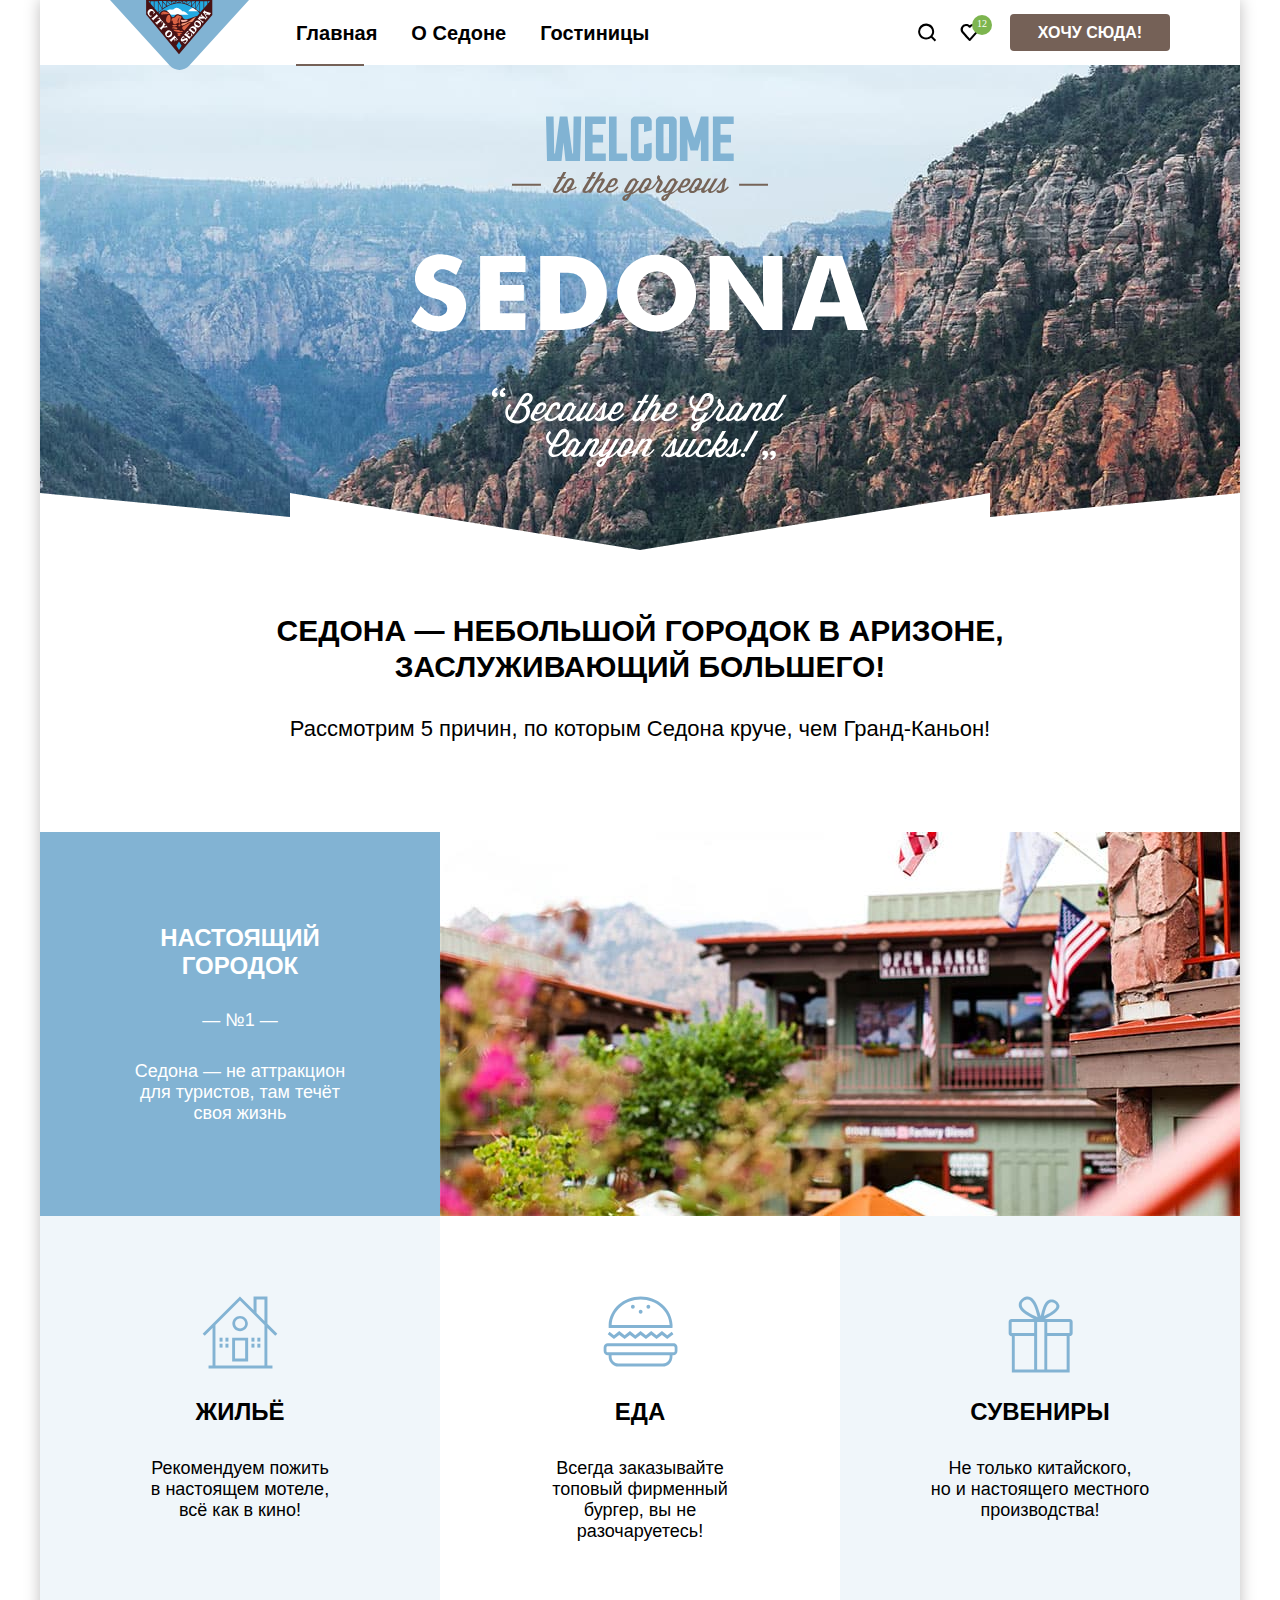
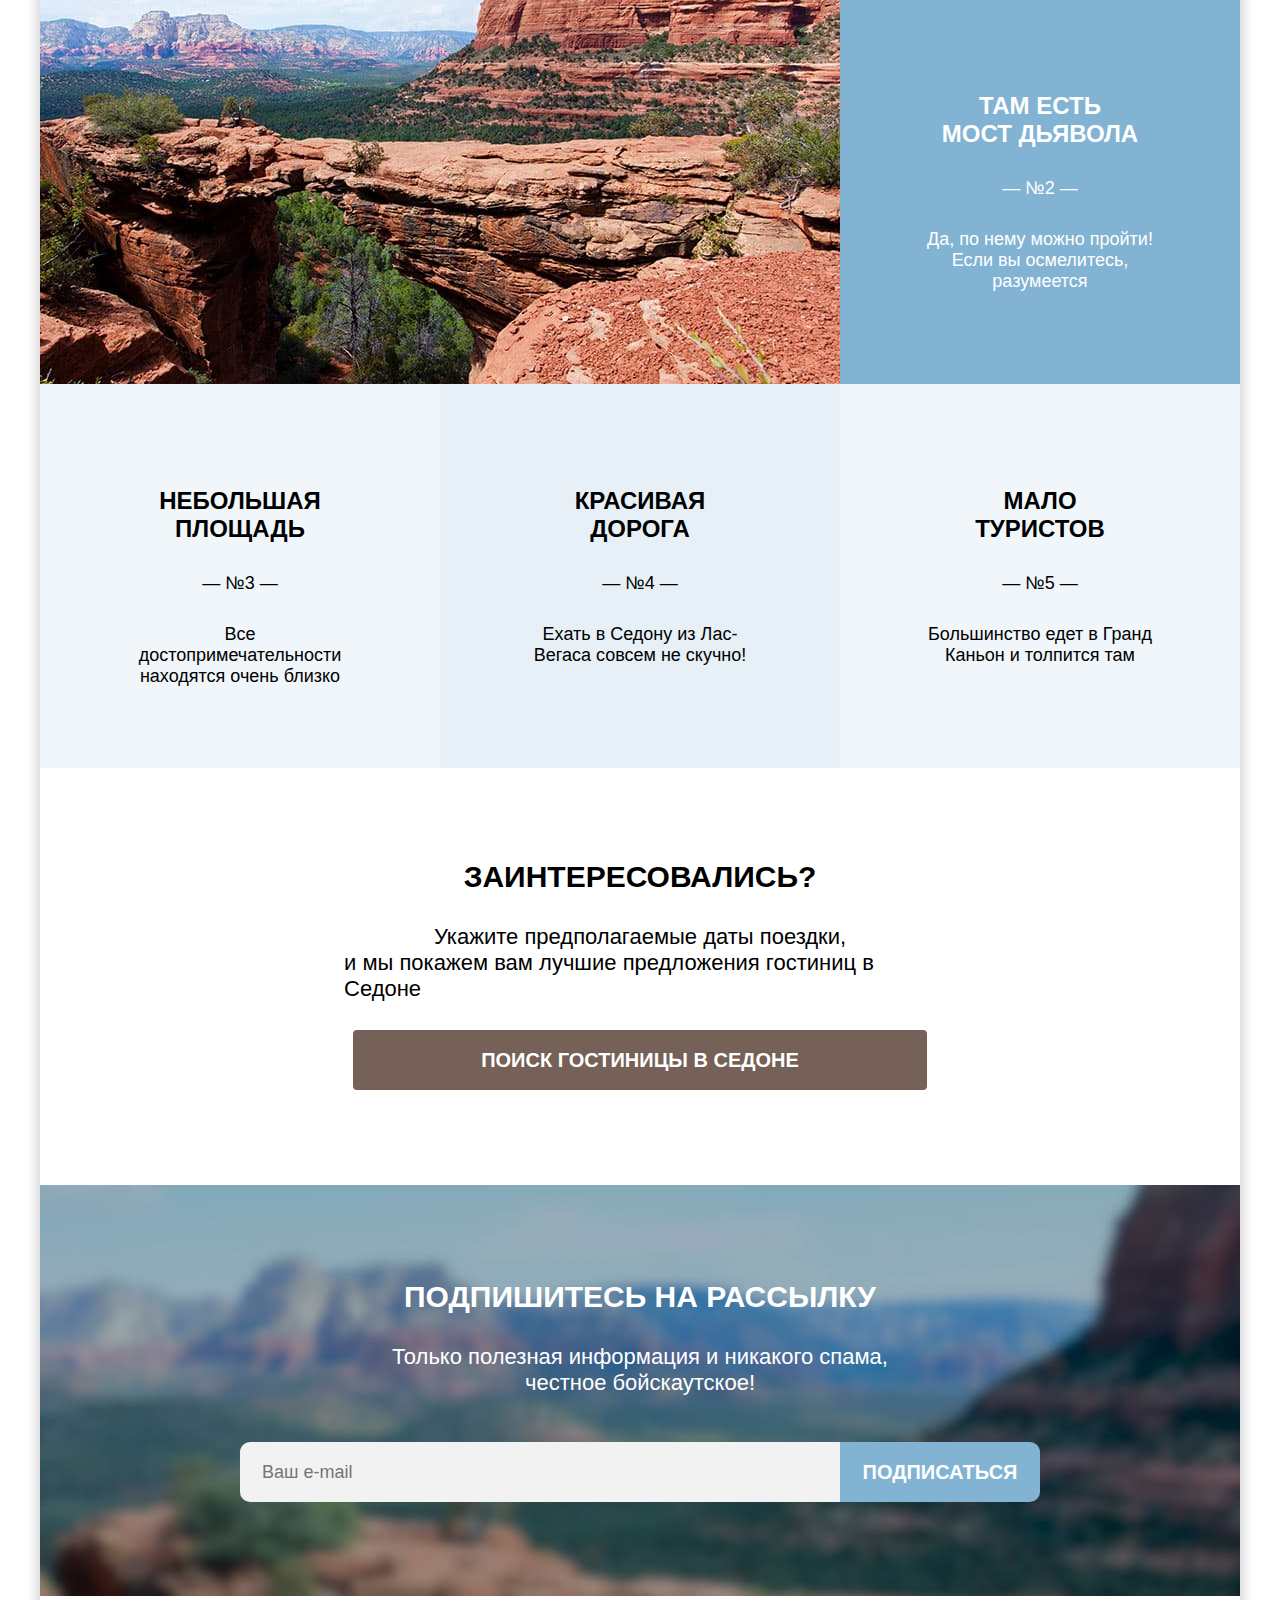
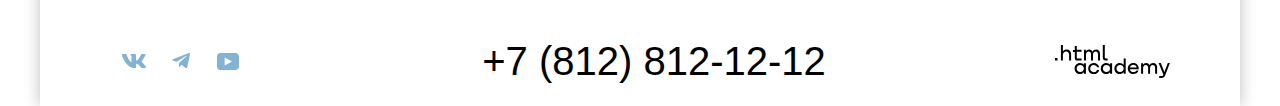
==== index.html @ 2ccf7e9b "Merge pull request #10 from Bobjka/master" ====
<!DOCTYPE html>
<html lang="ru">
  <head>
    <meta charset="utf-8">
    <title>HTML Academy: Седона</title>
    <link rel="stylesheet" href="styles/styles.css">
  </head>
  <body>
  <div class="body-container">
  <header class="page-header">
    <nav class="navigation">
      <img class="icon" src="images/logo.svg" width="139" height="70" alt="Иконка Седона">
      <ul class="navigation-list">
        <li class="navigation-item">
          <a class="navigation-link navigation-link-current" href="about.html">Главная</a>
        </li>
        <li class="navigation-item">
          <a class="navigation-link" href="about.html">О Седоне</a>
        </li>
        <li class="navigation-item">
          <a class="navigation-link" href="catalog.html">Гостиницы</a>
        </li>
      </ul>
      <ul class="navigation-user">
        <li class="navigation-user-item">
          <a class="navigation-user-link" href="#">
            <span class="visually-hidden">Поиск</span>
            <svg class="navigation-icon" aria-hidden="true" focusable="false" width="19" height="19" viewBox="0 0 19 19" fill="none" xmlns="http://www.w3.org/2000/svg"><path d="m18.16 17.05-3.71-3.7c1-1.3 1.7-3 1.7-4.9 0-4.4-3.6-8-8.02-8a8.12 8.12 0 0 0-8.02 8.1c0 4.4 3.6 8 8.02 8 1.8 0 3.51-.6 4.91-1.7l3.71 3.7 1.4-1.5Zm-10.03-2.5c-3.3 0-6.02-2.7-6.02-6a6.03 6.03 0 0 1 12.04 0c0 3.3-2.71 6-6.02 6Z"/></svg>
          </a>
        </li>
        <li class="navigation-user-item">
          <a class="navigation-user-link" href="#">
            <span class="visually-hidden">Избранное</span>
            <svg class="navigation-icon" aria-hidden="true" focusable="false" width="19" height="17" viewBox="0 0 19 17" fill="none" xmlns="http://www.w3.org/2000/svg"><path d="M9.58 17c-.3 0-.6-.1-.8-.4-5.42-6.1-6.72-7.5-7.03-7.9A5.4 5.4 0 0 1 6.16 0c1.31 0 2.51.5 3.52 1.3a5.47 5.47 0 0 1 9.03 4.1c0 1.3-.5 2.5-1.31 3.4l-7.02 7.9c-.2.2-.4.3-.8.3ZM3.56 7.5c.3.4 3.51 4 6.12 6.9l6.21-7c.5-.5.7-1.2.7-2 0-1.8-1.5-3.3-3.3-3.3-1 0-2 .5-2.71 1.3-.3.3-.6.4-.9.4-.3 0-.6-.2-.8-.4a3.7 3.7 0 0 0-2.71-1.3c-1.8 0-3.31 1.5-3.31 3.3-.1.9.3 1.6.7 2.1-.1 0-.1 0 0 0Z"/></svg>
            <div class="thumb">12</div>
          </a>
        </li>
        <li class="navigation-user-item">
          <a class="navigation-button-link" href="#">Хочу сюда!</a>
        </li>
      </ul>
    </nav>
  </header>
  <main class="main-container main-index">
    <div class="page-container">
      <div class="logo-container">
        <img class="logo" src="images/welcome.svg" width="458" height="352" alt="Логотип Седона">
        <div class="logo-container2"></div>
      </div>
    <h1 class="subject">Седона — небольшой городок в Аризоне, <br>заслуживающий большего!</h1>
    <section class="advantages">
    <h2 class="subtitle">Рассмотрим 5 причин, по которым Седона круче, чем Гранд-Каньон!</h2>
      <ul class="advantages-list">
        <li class="advantages-first">
          <div class="advantages-first-block">
            <div class="first-box box">
              <h3 class="advantages-title">Настоящий городок</h3>
              <p class="advantages-description">— №1 —</p>
              <p class="advantages-description">Седона — не аттракцион для туристов, там течёт своя жизнь</p>
            </div>
          </div>
          <img class="picture1" src="images/photo-1.jpg" width="800" height="384" alt="Пейзаж городка Седона">
          <ul class="benefits-list">
            <li class="benefits-first">
              <div class="benefits-first-box box">
                <h4 class="benefits-title">Жильё</h4>
                <p class="benefits-description">Рекомендуем пожить <br>в настоящем мотеле, <br>всё как в кино!</p>
              </div>
            </li>
            <li class="benefits-second">
              <div class="benefits-second-box box">
                <h4 class="benefits-title">Еда</h4>
                <p class="benefits-description">Всегда заказывайте <br>топовый фирменный бургер, вы не разочаруетесь!</p>
              </div>
            </li>
            <li class="benefits-third">
              <div class="benefits-third-box box">
                <h4 class="benefits-title">Сувениры</h4>
                <p class="benefits-description">Не только китайского, <br>но и настоящего местного производства!</p>
              </div>
            </li>
          </ul>
        </li>
        <li class="advantages-second">
          <div class="advantages-second-block">
            <div class="second-box box">
              <h3 class="advantages-title">Там есть <br>мост дьявола</h3>
              <p class="advantages-description">— №2 —</p>
              <p class="advantages-description">Да, по нему можно пройти! Если вы осмелитесь, разумеется</p>
            </div>
          </div>
          <img class="picture2" src="images/photo-2.jpg" width="800" height="384" alt="Мост дьявола">
        </li>
        <li class="advantages-third">
          <div class="third-box box">
            <h3 class="advantages-title">Небольшая <br>площадь</h3>
            <p class="advantages-description">— №3 —</p>
            <p class="advantages-description">Все достопримечательности находятся очень близко</p>
          </div>
        </li>
        <li class="advantages-fourth">
          <div class="fourth-box box">
            <h3 class="advantages-title">Красивая <br>дорога</h3>
            <p class="advantages-description">— №4 —</p>
            <p class="advantages-description">Ехать в Седону из Лас-Вегаса совсем не скучно!</p>
          </div>
        </li>
        <li class="advantages-fifth">
          <div class="fifth-box box">
            <h3 class="advantages-title">Мало <br>туристов</h3>
            <p class="advantages-description">— №5 —</p>
            <p class="advantages-description">Большинство едет в Гранд Каньон и толпится там</p>
          </div>
        </li>
      </ul>
    </section>
    <section class="appointment">
      <h2 class="visually-hidden">Поиск гостиницы в Седоне</h2>
      <p class="appointment-caption">Заинтересовались?</p>
      <p class="appointment-text">Укажите предполагаемые даты поездки, <br><span class="text-left">и мы покажем вам лучшие предложения гостиниц в Седоне</span></p>
      <a class="appointment-link" href="#">Поиск гостиницы в Седоне</a>
    </section>
    <section class="newsletter">
      <h2 class="newsletter-title">Подпишитесь на рассылку</h2>
      <p class="newsletter-text">Только полезная информация и никакого спама, <br>честное бойскаутское!</p>
      <form class="newsletter-form" action="https://echo.htmlacademy.ru/" method="post">
        <input class="field" placeholder="Ваш e-mail" type="email" name="newsletter-email" id="newsletter-email">
        <button class="button newsletter-button" type="submit">Подписаться</button>
      </form>
    </section>
    </div>
  </main>
  <footer class="page-footer">
    <div class="footer-container">
      <ul class="footer-list">
        <li class="footer-item">
          <a class="button footer-social-item" href="https://vk.com/htmlacademy">
            <span class="visually-hidden">Вконтакте</span>
            <svg class="social-icon" aria-hidden="true" focusable="false" width="24" height="14" viewBox="0 0 24 14" fill="none" xmlns="http://www.w3.org/2000/svg"><path fill-rule="evenodd" clip-rule="evenodd" d="M23.45.95c.17-.55 0-.95-.8-.95h-2.62c-.67 0-.98.35-1.14.73 0 0-1.34 3.2-3.23 5.27-.61.6-.89.8-1.22.8-.17 0-.42-.2-.42-.74V.95c0-.66-.18-.95-.74-.95H9.15c-.42 0-.67.3-.67.6 0 .61.95.76 1.05 2.5v3.8c0 .84-.16.99-.5.99-.88 0-3.05-3.21-4.33-6.89-.25-.71-.5-1-1.17-1H.9C.15 0 0 .35 0 .73c0 .68.89 4.07 4.14 8.55C6.32 12.34 9.38 14 12.15 14c1.67 0 1.88-.37 1.88-1v-2.32c0-.73.16-.88.69-.88.38 0 1.05.2 2.61 1.67C19.11 13.22 19.4 14 20.41 14h2.62c.75 0 1.13-.37.91-1.1-.24-.72-1.09-1.77-2.21-3.02-.62-.7-1.54-1.47-1.81-1.86-.4-.49-.28-.7 0-1.14 0 0 3.2-4.43 3.53-5.93Z"/></svg>
          </a>
        </li>
        <li class="footer-item">
          <a class="button footer-social-item" href="https://t.me/htmlacademy">
            <span class="visually-hidden">Телеграм</span>
            <svg class="social-icon" aria-hidden="true" focusable="false" width="18" height="16" viewBox="0 0 18 16" fill="none" xmlns="http://www.w3.org/2000/svg"><path d="M16.79.1.84 6.25c-1.09.43-1.08 1.04-.2 1.31l4.1 1.28 9.47-5.98c.44-.27.85-.12.52.18L7.05 9.96l-.28 4.22c.41 0 .6-.19.83-.41l1.99-1.93 4.13 3.05c.77.42 1.31.2 1.5-.7l2.72-12.8c.28-1.12-.43-1.62-1.16-1.3Z"/></svg>
          </a>
        </li>
        <li class="footer-item">
          <a class="button footer-social-item" href="https://www.youtube.com/user/htmlacademyru">
            <span class="visually-hidden">Youtube</span>
            <svg class="social-icon" aria-hidden="true" focusable="false" width="22" height="17" viewBox="0 0 22 17" fill="none" xmlns="http://www.w3.org/2000/svg"><path d="M18.6 0H3.18C1.31 0 0 1.6 0 3.4v10.1C0 15.4 1.31 17 3.17 17h15.66c1.64 0 3.17-1.6 3.17-3.4V3.4C21.78 1.6 20.47 0 18.6 0ZM7.67 12.54V4.46L15 8.5l-7.33 4.04Z"/></svg>
          </a>
        </li>
      </ul>
      <p class="footer-contacts">
        <a class="contacts-phone" href="tel.+7(812)812-12-12">+7 (812) 812-12-12</a>
      </p>
      <p class="footer-htmlacademy">
        <a class="htmlacademy-link" href="https://htmlacademy.ru/">
          <svg class="htmlacademy-icon" aria-hidden="true" focusable="false" width="115" height="33" viewBox="0 0 115 33" fill="none" xmlns="http://www.w3.org/2000/svg"><path d="M0 12.9v2.6h2.5v-2.6H0ZM11.6 4.5c-1.6 0-2.8.7-3.6 1.7h-.1V0h-2v15.5h2v-5.3c0-2.1 1.3-3.6 3.3-3.6 1.8 0 2.9 1.4 2.9 3.2v5.7h2V9.4c.1-3-1.8-4.9-4.5-4.9ZM26.6 4.8h-4.8V1.1h-2v3.8h-1.9v2h1.9v6c0 1.7 1 2.7 2.7 2.7h4.1v-2h-3.7c-.7 0-1.1-.4-1.1-1.1V6.8h4.8v-2ZM41.1 4.6c-1.6 0-2.9.8-3.5 2.1h-.1c-.6-1.2-1.8-2.1-3.4-2.1-1.4 0-2.5.8-3.1 1.8h-.1V4.8H29v10.6h2V10c0-2 1-3.5 2.6-3.5 1.5 0 2.4 1 2.4 2.6v6.3h2V9.8c0-2.4 1.4-3.3 2.6-3.3 1.5 0 2.4 1 2.4 2.6v6.3h2V8.9c.1-2.5-1.4-4.3-3.9-4.3ZM47.8 12.7c0 1.7 1 2.7 2.8 2.7h2v-2h-1.7c-.7 0-1.1-.4-1.1-1.1V0h-2v12.7ZM28.9 19.7c-.9-1.1-2.2-1.8-3.9-1.8-3.1 0-5.4 2.3-5.4 5.6s2.3 5.6 5.4 5.6c1.8 0 3-.8 3.8-1.9h.1v1.6h2V18.2h-2v1.5Zm-3.6 7.4c-2.2 0-3.6-1.6-3.6-3.6s1.4-3.6 3.6-3.6 3.6 1.6 3.6 3.6c0 1.9-1.4 3.6-3.6 3.6ZM44.2 22c-.5-2.4-2.6-4.1-5.4-4.1a5.4 5.4 0 0 0-5.6 5.6c0 3.1 2.2 5.6 5.6 5.6 2.8 0 4.9-1.8 5.4-4.2h-2.1a3.4 3.4 0 0 1-3.3 2.3c-2.2 0-3.6-1.6-3.6-3.6s1.4-3.6 3.6-3.6c1.6 0 2.8 1 3.3 2.2h2.1V22ZM55.1 19.7c-.9-1.1-2.2-1.8-3.9-1.8-3.1 0-5.4 2.3-5.4 5.6s2.3 5.6 5.4 5.6c1.8 0 3-.8 3.8-1.9h.1v1.6h2V18.2h-2v1.5Zm-3.6 7.4c-2.2 0-3.6-1.6-3.6-3.6s1.4-3.6 3.6-3.6 3.6 1.6 3.6 3.6c0 1.9-1.5 3.6-3.6 3.6ZM68.7 19.8c-.9-1.1-2.2-1.9-3.9-1.9-3.1 0-5.4 2.3-5.4 5.6s2.2 5.6 5.4 5.6c1.7 0 3-.8 3.8-1.8h.1v1.5h2V13.4h-2v6.4Zm-3.6 7.3c-2.2 0-3.6-1.6-3.6-3.6s1.4-3.6 3.6-3.6 3.6 1.6 3.6 3.6c-.1 2-1.5 3.6-3.6 3.6ZM78.3 17.9c-3.3 0-5.5 2.5-5.5 5.6 0 3 2.1 5.6 5.5 5.6 2.5 0 4.5-1.3 5.2-3.6h-2.1c-.5 1-1.6 1.6-3 1.6-1.9 0-3.3-1.3-3.4-2.9h8.8c.2-3.6-2-6.3-5.5-6.3Zm0 1.9c1.7 0 3 1 3.3 2.6h-6.5c.3-1.5 1.5-2.6 3.2-2.6ZM98.2 17.9c-1.6 0-2.9.8-3.6 2h-.1c-.6-1.2-1.8-2-3.4-2-1.4 0-2.5.7-3.1 1.8v-1.5h-1.9v10.6h2v-5.4c0-2 1-3.4 2.6-3.5 1.5 0 2.4 1 2.4 2.6v6.3h2v-5.6c0-2.4 1.4-3.3 2.6-3.3 1.5 0 2.4 1 2.4 2.6v6.3h2v-6.5c.1-2.6-1.4-4.4-3.9-4.4ZM109.4 27l-3.6-8.9h-2.2l4.8 11.6c-.3.9-.7 1.2-1.7 1.2h-2.5v2h2.5c1.8 0 2.8-.8 3.5-2.6l4.7-12.2h-2.1l-3.4 8.9Z"/></svg>
        </a>
      </p>
    </div>
  </footer>
  </div>
  </body>
</html>
---- styles/styles.css ----
@font-face {
    font-family: "PT Sans";
    font-style: normal;
    font-weight: 400;
    src: url("../fonts/ptsans-400.woff2") format("woff2");
    font-display: swap;
  }

  @font-face {
    font-family: "PT Sans";
    font-style: normal;
    font-weight: 700;
    src: url("../fonts/ptsans-700.woff2") format("woff2");
    font-display: swap;
  }

  html {
    height: 100%;
  }

  body {
    display: flex;
    flex-direction: column;
    min-height: 100%;
    font-family: "PT Sans", sans-serif;
    font-size: 20px;
    line-height: 26px;
    background-color: #ffffff;
    color: #000000;
    margin: 0;
  }

.body-container {
  margin: 0 auto;
  width: 1200px;
  box-shadow: 0 0 15px 0 #bfbebe;

}

 .navigation {
  display: flex;
  width: 1200px;
  height: 65px;
  margin: 0 auto;
 }

 .navigation-list {
  display: flex;
  flex-wrap: wrap;
  width: 490px;
  margin: 0;
  margin-left: 239px;
  padding: 0;
 }

 .icon {
  margin-left: 70px;
  position: absolute;
 }

 .navigation-item {
  position: relative;
  font-weight: 700;
  list-style-type: none;
  align-items: center;
  margin: 0;
  padding: 0;
}

.navigation-link {
  display: block;
  padding: 20px 17px;
  text-decoration: none;
  color: #000000;
}

.navigation-link:hover, .navigation-link:focus {
  background-color: rgba(131, 179, 211, 0.12);
}

.navigation-link-current::before {
  position: absolute;
  content: "";
  width: 68px;
  height: 2px;
  bottom: 0;
  background-color: #756157;
  box-sizing: border-box;
}

.navigation-user {
  display: flex;
  font-weight: 700;
  color: #000000;
  list-style-type: none;
  width: 264px;
  margin: 0;
  padding: 0;
  margin-left: auto;
  margin-right: 70px;
  align-items: center;
}

.navigation-user-link {
  position: relative;
  display: block;
  text-decoration: none;
  width: 42px;
  height: 66px;
}

.thumb {
  width: 20px;
  height: 20px;
  background-color: #7DB54F;
  border-radius: 50%;
  font-family: 'PT Sans';
  font-style: normal;
  font-weight: 400;
  font-size: 10px;
  line-height: 13px;
  text-align: center;
  color: #ffffff;
  position: absolute;
  top: 15px;
  left: 24px;
  box-sizing: border-box;
  padding-top: 2.5px;
}

.navigation-icon {
  position: absolute;
  top: 0;
  right: 0;
  bottom: 0;
  left: 0;
  margin: auto;
  fill:#000000;
}

.navigation-icon:hover, .navigation-icon:focus {
  fill:#756157;
}

.navigation-icon:active {
  fill:rgba(117, 97, 87, 0.3);
}

.navigation-button-link {
  display: inline-block;
  padding: 9px 15px 8px;
  background-color: #756157;
  border-radius: 4px;
  font-weight: 700;
  font-size: 16px;
  line-height: 20px;
  text-transform: uppercase;
  text-decoration: none;
  color: #ffffff;
  width: 130px;
  text-align: center;
  margin-left: 20px;
}

.navigation-button-link:hover, .navigation-button-link:focus {
  background-color: #615048;
}

.navigation-button-link:active {
  background-color: #756157;
  color: rgba(255, 255, 255, 0.3);
}

.logo {
  padding-top: 51px;
}

.main-container {
  flex-grow: 1;
}

.page-container {
  width: 1200px;
  margin: 0 auto;
}

.logo-container {
  background-image: url(../images/index-background.jpg);
  background-repeat: no-repeat;
  height: 485px;
}

.logo-container2 {
  background: url(../images/background-down.png) 1200px 57px;
  height: 57px;
  margin-top: 25px;
}

.logo {
  display: block;
  margin: 0 auto;
}

.subject {
  font-weight: 700;
  font-size: 30px;
  line-height: 36px;
  text-transform: uppercase;
  text-align: center;
  margin: 0;
  margin-top: 63px;
}

.subtitle {
  font-weight: 400;
  font-size: 22px;
  line-height: 26px;
  text-align: center;
  text-transform: none;
  margin: 0;
  margin-top: 31px;
}


.advantages-list {
  font-weight: 400;
  font-size: 18px;
  line-height: 21px;
  text-align: center;
  list-style-type: none;
  display: flex;
  width: 1200px;
  margin: 0;
  margin-top: 90px;
  padding: 0;
  flex-wrap: wrap;
}

.advantages-title {
  margin: 0;
  margin-top: 92px;
  font-weight: 700;
  font-size: 24px;
  line-height: 28px;
  text-transform: uppercase;
}

.advantages-description {
  margin: 0;
  margin-top: 30px;
}

.advantages-first {
  width: 1200px;
  display: flex;
  flex-wrap: wrap;
  height: 768px;
}

.advantages-first-block {
  width: 400px;
  height: 384px;
  background-color: #82B3D3;
  color: #ffffff;
}

.box {
  margin: auto;
  width: 230px;
}

.advantages-second {
  width: 1200px;
  height: 384px;
  display: flex;
  flex-direction: row-reverse;
}

.advantages-second-block {
  width: 400px;
  background-color: #82B3D3;
  color: #ffffff;
}

.advantages-third {
  width: 400px;
  height: 384px;
  background-color: rgba(131, 179, 211, 0.12);
}

.third-box {
  margin-top: 103px;
}

.advantages-fourth {
  width: 400px;
  height: 384px;
  background-color: rgba(131, 179, 211, 0.2);
}

.fourth-box {
  margin-top: 103px;
}

.advantages-fifth {
  width: 400px;
  height: 384px;
  background-color: rgba(131, 179, 211, 0.12);
}

.fifth-box {
  margin-top: 103px;
}

.benefits-list {
  font-weight: 400;
  font-size: 18px;
  line-height: 21px;
  text-align: center;
  list-style-type: none;
  display: flex;
  width: 1200px;
  margin: 0;
  padding: 0;
  flex-wrap: wrap;
}

.benefits-title {
  font-weight: 700;
  font-size: 24px;
  line-height: 28px;
  text-transform: uppercase;
}

.benefits-first {
  background-color:rgba(131, 179, 211, 0.12);
  background-image: url("../images/house.svg");
  background-repeat: no-repeat;
  background-position-y: 80px;
  background-position-x: center;
  width: 400px;
  height: 384px;
}

.benefits-first-box {
  margin-top: 182px;
}

.benefits-second {
  background-image: url("../images/food.svg");
  background-repeat: no-repeat;
  background-position: center;
  background-position-y: 80px;
  background-position-x: center;
  width: 400px;
  height: 384px;
}

.benefits-second-box {
  margin-top: 182px;
}

.benefits-third {
  background-image: url("../images/box.svg");
  background-repeat: no-repeat;
  background-position: center;
  background-color: rgba(131, 179, 211, 0.12);
  background-position-y: 80px;
  background-position-x: center;
  width: 400px;
  height: 384px;
}

.benefits-third-box {
  margin-top: 182px;
}

.appointment {
  width: 1200px;
  height: 417px;
  text-align: center;
}

.appointment-caption {
  margin: 0;
  padding-top: 91px;
  font-weight: 700;
  font-size: 30px;
  line-height: 36px;
  text-transform: uppercase;
}

.appointment-text {
  margin: 0 auto;
  margin-top: 29px;
  font-weight: 400;
  font-size: 22px;
  line-height: 26px;
  width: 592px;
  height: 52px;
  text-align: center;
}

.text-left {
  display: inline-block;
  width: 592px;
  text-align: left;
}

.appointment-link {
  display: block;
  font-weight: 700;
  line-height: 36px;
  text-transform: uppercase;
  width: 544px;
  height: 36px;
  background-color: #756157;
  color: #ffffff;
  text-decoration: none;
  padding: 15px;
  padding-top: 12px;
  padding-bottom: 12px;
  border-radius: 4px;
  margin: auto;
  margin-top: 54px;
}

.appointment-link:hover, .appointment-link:focus {
  background-color: #615048;
}

.appointment-link:active {
  background-color: #756157;
  color: rgba(255, 255, 255, 0.3);
}

.newsletter {
  color: #ffffff;
  width: 1200px;
  height: 411px;
  text-align: center;
  background-image: url(../images/background.jpg);
}

.newsletter-title {
  font-weight: 700;
  font-size: 30px;
  line-height: 36px;
  text-transform: uppercase;
  margin: 0;
  padding-top: 94px;
}

.newsletter-text {
  font-weight: 400;
  font-size: 22px;
  line-height: 26px;
  margin: 0;
  margin-top: 29px;
}

.newsletter-form {
  border-radius: 0 10px 10px 0;
  display: flex;
  width: 800px;
  margin: auto;
  margin-top: 46px;
}

.field {
  width: 578px;
  font-weight: 400;
  font-size: 18px;
  line-height: 21px;
  border-radius: 10px 0 0 10px;
  border: none;
  background-color: #F2F2F2;
  padding: 0;
  padding-left: 22px;
  font-family: "PT Sans", sans-serif;
}

.newsletter-button {
  font-weight: 700;
  font-size: 20px;
  line-height: 36px;
  background: #82B3D3;
  color: #ffffff;
  border-radius: 0 10px 10px 0;
  border: none;
  text-transform: uppercase;
  width: 200px;
  height: 60px;
  padding: 0;
  text-align: center;
  font-family: "PT Sans", sans-serif;
}

.newsletter-button:hover, .newsletter-button:focus {
  background-color:#68A2CA;
  cursor: pointer;
}

.newsletter-button:active {
  color: rgba(255, 255, 255, 0.3);
  background-color: #82B3D3;
}

.page-footer {
  width: 1200px;
  height: 70px;
  margin: 0 auto;
}

.footer-container {
  width: 1060px;
  height: 50px;
  display: grid;
  grid-template-columns: 184px 720px 156px;
  margin: 0 auto;
  align-items: center;
  margin-top: 40px;
}

.footer-list {
  display: flex;
  margin: 0;
  padding: 0;
  min-width: 142px;
  flex-wrap: wrap;
}

.footer-item {
  list-style-type: none;
}

.footer-social-item {
  position: relative;
  display: block;
  text-decoration: none;
  color: #000000;
  width: 47px;
  height: 40px;
}

.social-icon {
  position: absolute;
  top: 0;
  right: 0;
  bottom: 0;
  left: 0;
  margin: auto;
  fill: #83B3D3;
}

.social-icon:hover, .social-icon:focus {
  fill: #68A2CA;
}

.social-icon:active {
  fill: rgba(104, 162, 202, 0.3);
}

.footer-contacts {
  margin: 0 auto;
}

.contacts-phone {
  font-weight: 400;
  font-size: 40px;
  color: #000000;
  text-decoration: none;
  width: 331px;
  line-height: 40px;
}

.contacts-phone:hover, .contacts-phone:focus {
  color: #756157;
}

.contacts-phone:active {
  color: rgba(117, 97, 87, 0.3);
}

.footer-htmlacademy {
  margin: 0;
  margin-left: auto;
  width: 115px;
}

.htmlacademy-link {
  display: block;
  position: relative;
  width: 115px;
  height: 34px;
}

.htmlacademy-icon {
  position: absolute;
  top: 0;
  right: 0;
  bottom: 0;
  left: 0;
  margin: auto;
  fill: #000000;
}

.htmlacademy-icon:hover, .htmlacademy-icon:focus {
  fill: #756157;
}

.htmlacademy-icon:active {
  fill:rgba(117, 97, 87, 0.3);
}

.visually-hidden {
  position: absolute;
  width: 1px;
  height: 1px;
  margin: -1px;
  padding: 0;
  border: 0;
  clip: rect(0 0 0 0);
  overflow: hidden;
}
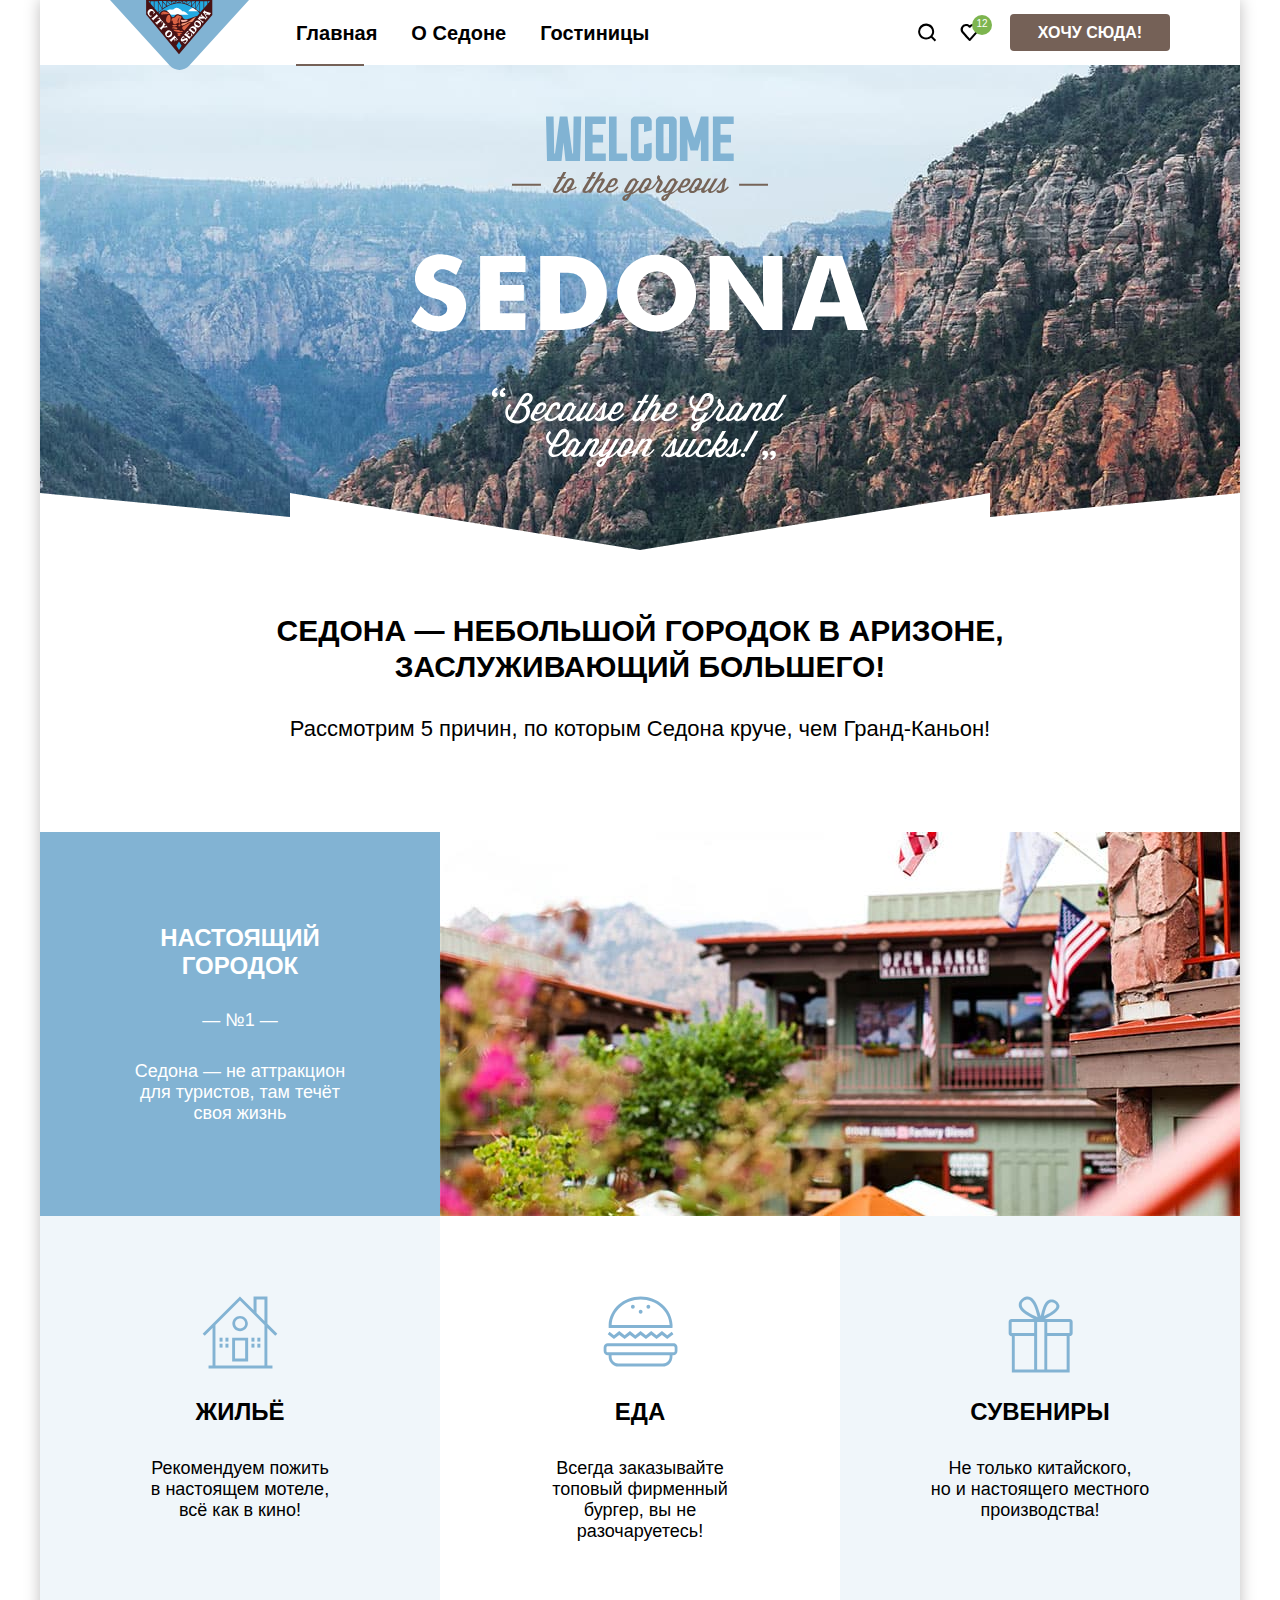
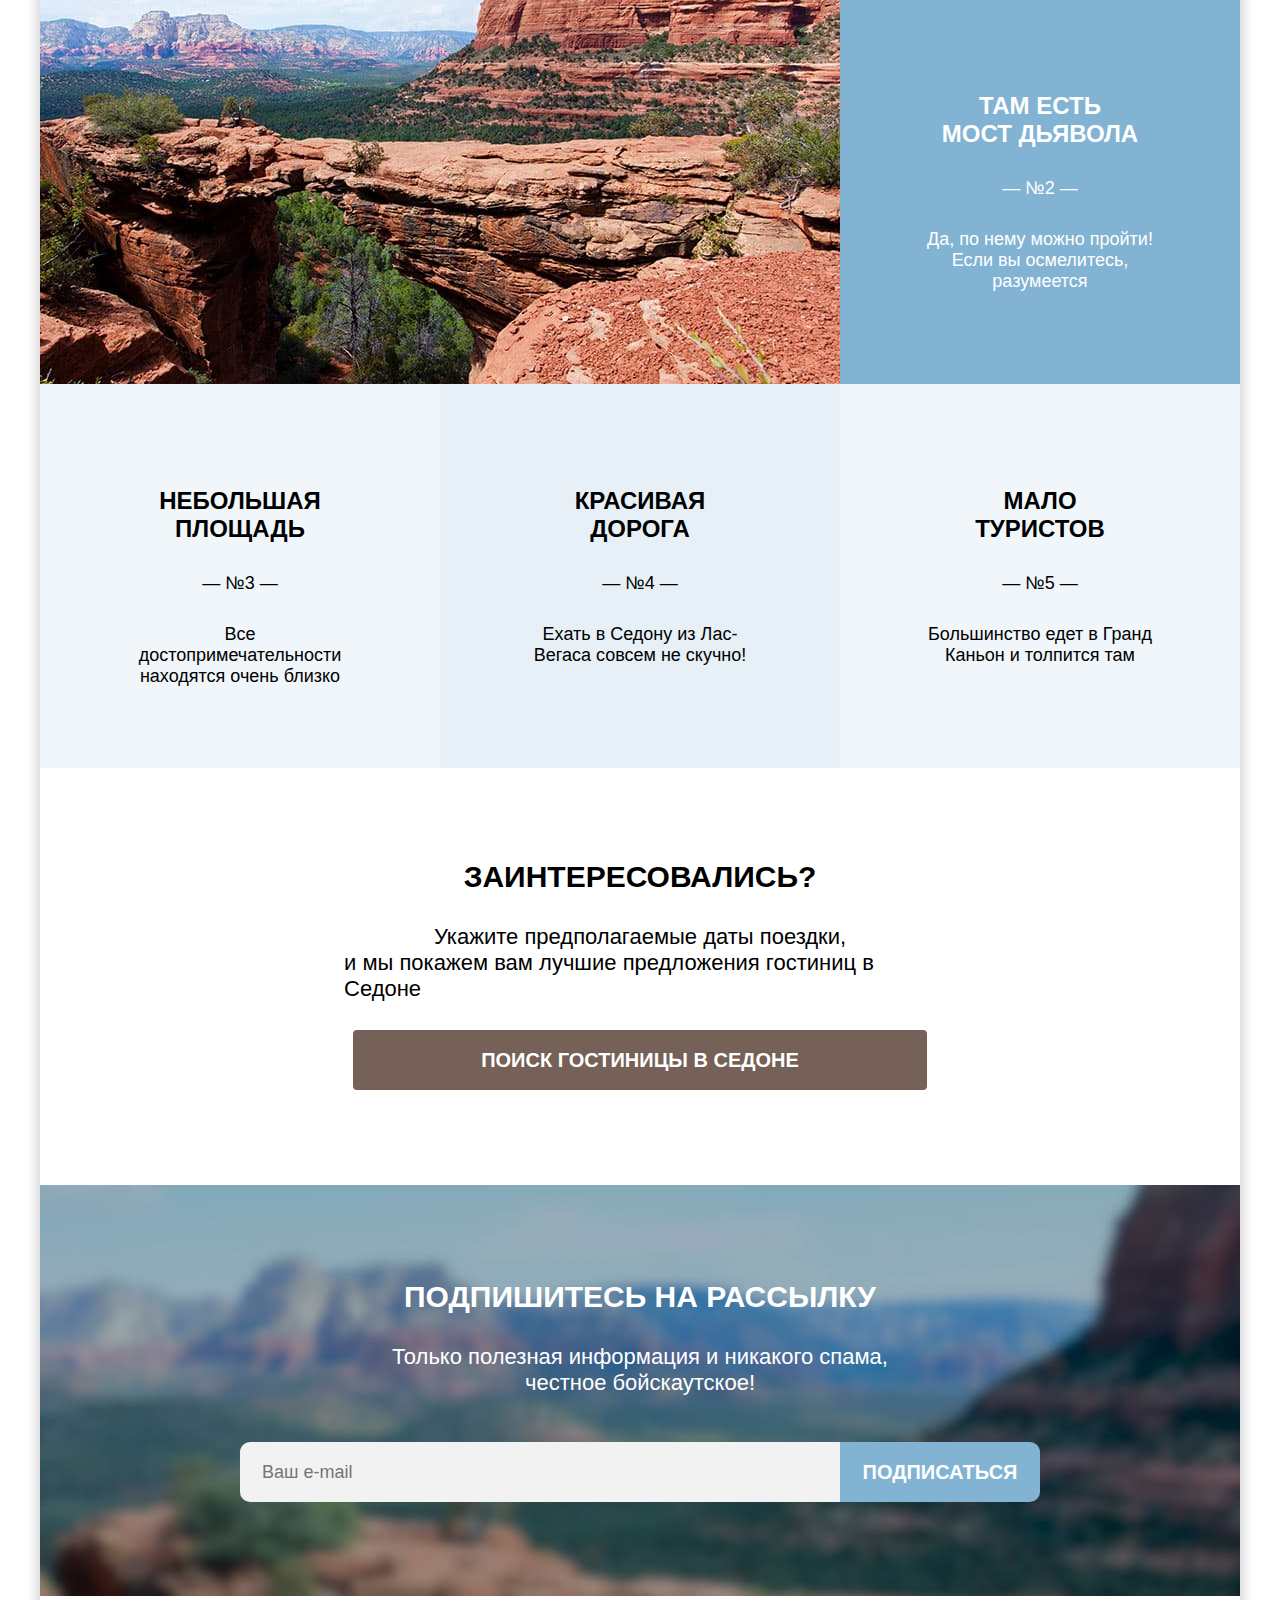
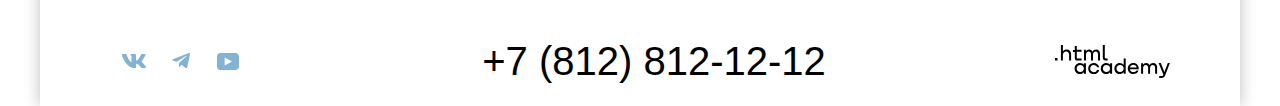
==== commit 65619066: "Добавил фавиконку" ====
--- a/index.html
+++ b/index.html
@@ -4,6 +4,8 @@
     <meta charset="utf-8">
     <title>HTML Academy: Седона</title>
     <link rel="stylesheet" href="styles/styles.css">
+    <link rel="icon" href="favicon.ico">
+    <link rel="icon" type="image/png" sizes="32x32" href="../2075847-sedona-34/images/favicon.png">
   </head>
   <body>
   <div class="body-container">
--- a/styles/styles.css
+++ b/styles/styles.css
@@ -114,7 +114,7 @@
   height: 20px;
   background-color: #7DB54F;
   border-radius: 50%;
-  font-family: 'PT Sans';
+  font-family: 'PT Sans', sans-serif;
   font-style: normal;
   font-weight: 400;
   font-size: 10px;
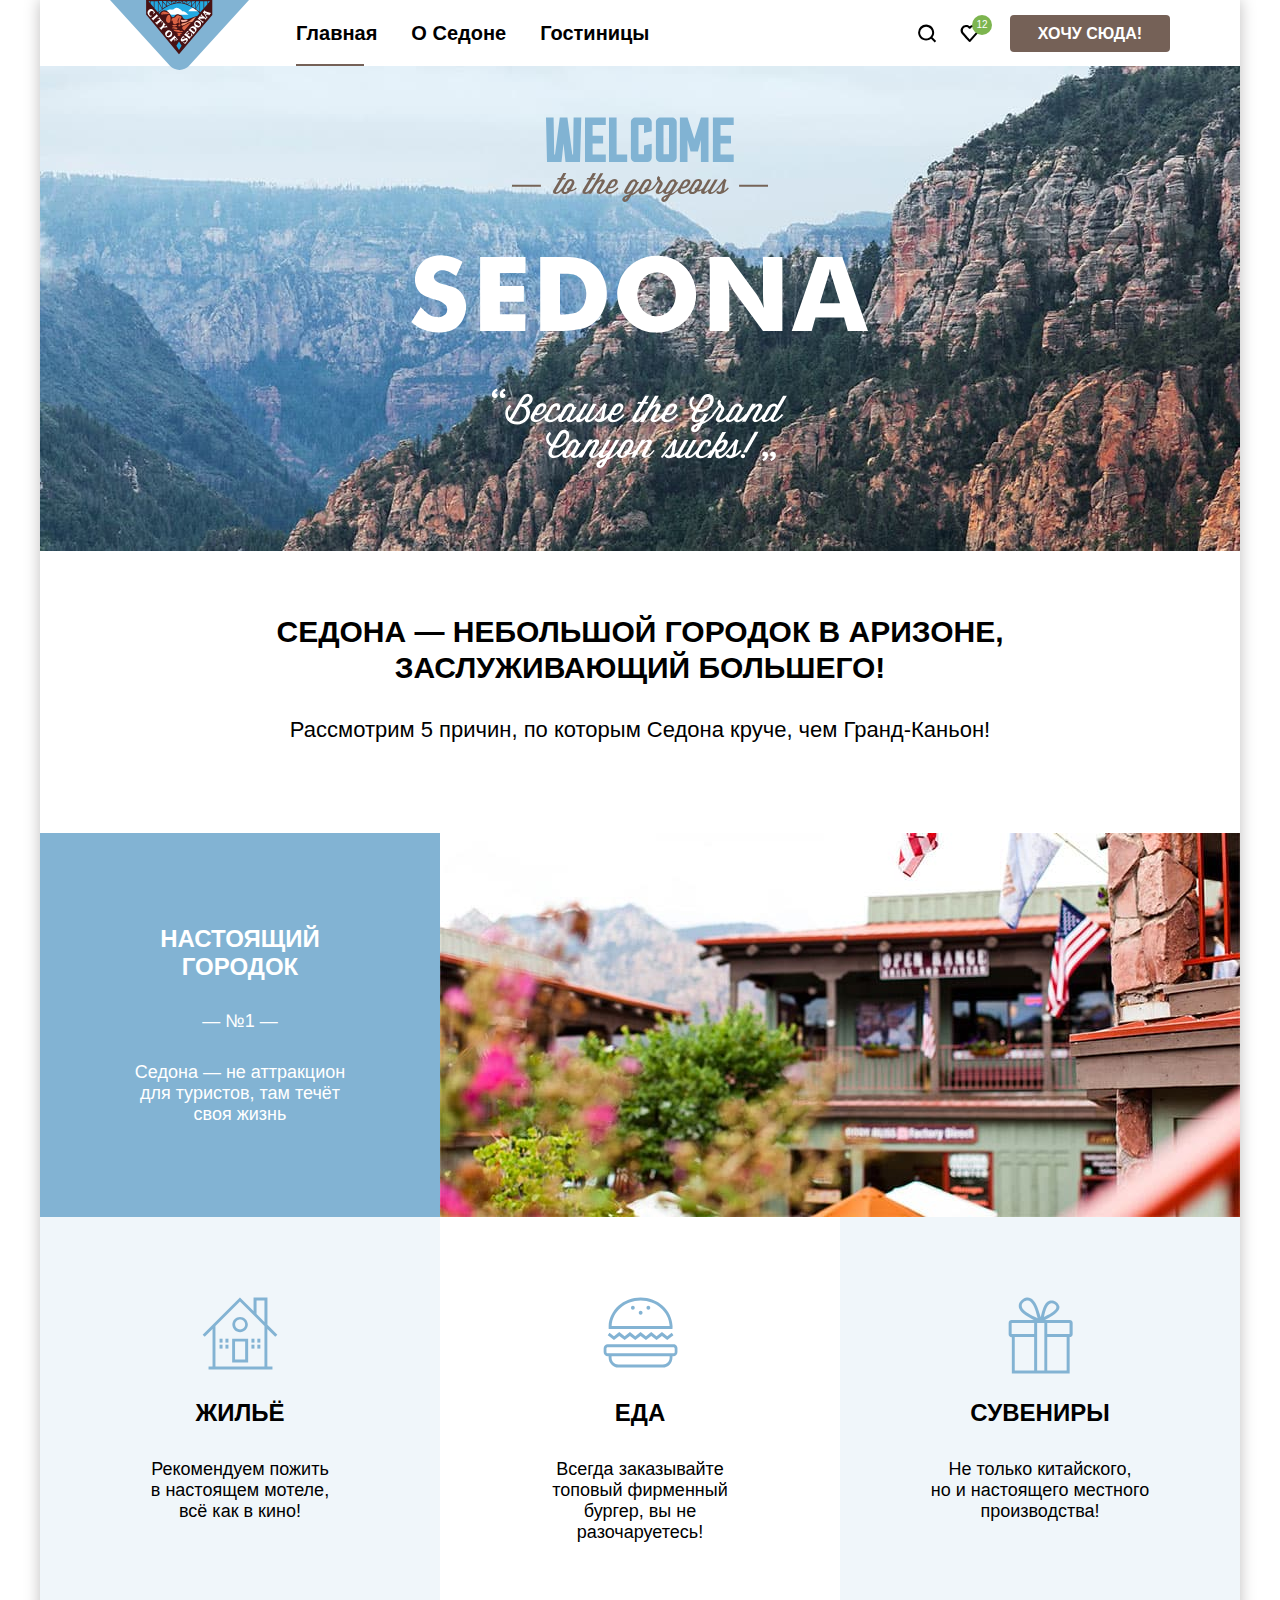
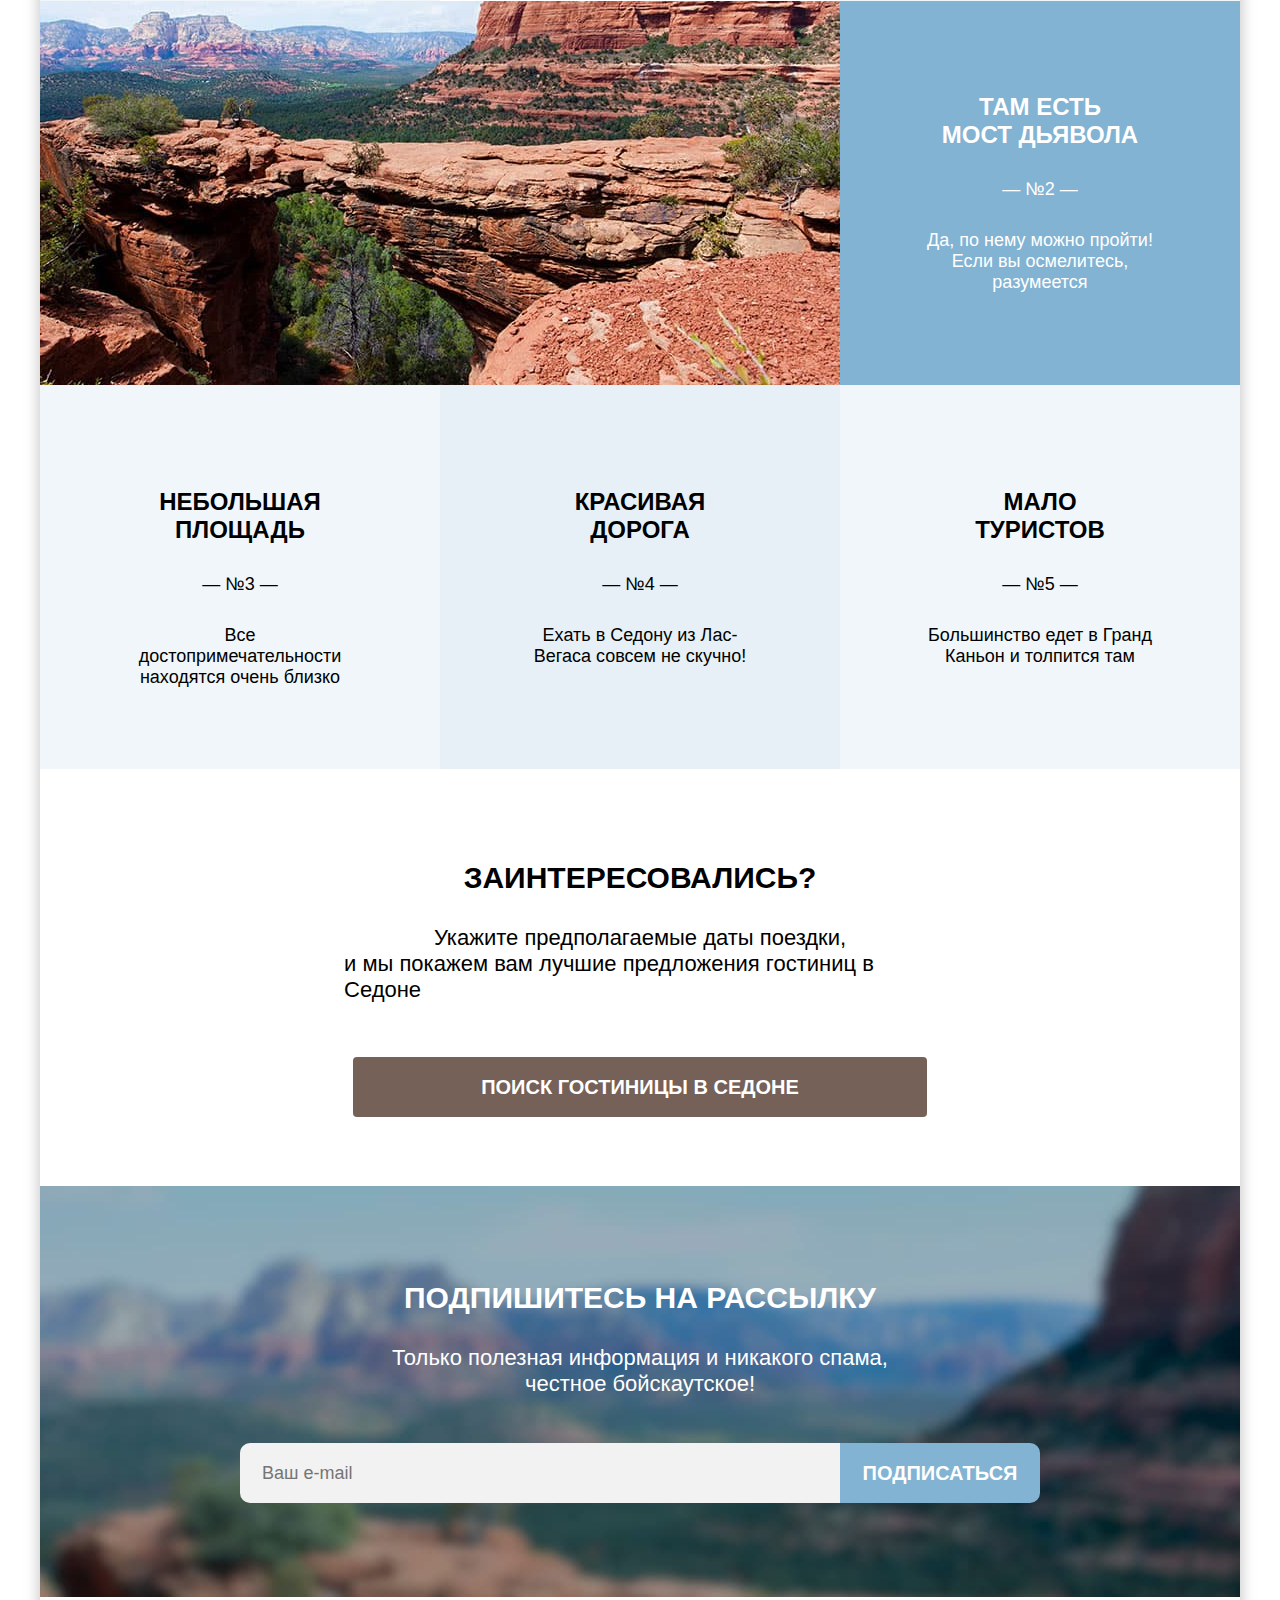
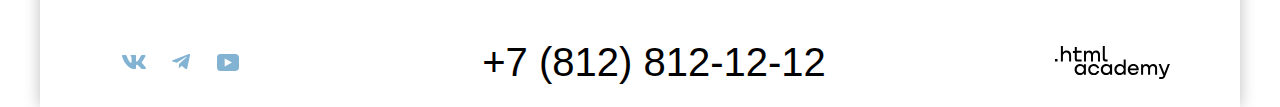
==== commit a89c1909: "Добавил ссылку логотипу" ====
--- a/index.html
+++ b/index.html
@@ -11,7 +11,9 @@
   <div class="body-container">
   <header class="page-header">
     <nav class="navigation">
-      <img class="icon" src="images/logo.svg" width="139" height="70" alt="Иконка Седона">
+      <a class="icon-link" href="#">
+        <img class="icon-sedona" src="images/logo.svg" width="139" height="70" alt="Иконка Седона">
+      </a>
       <ul class="navigation-list">
         <li class="navigation-item">
           <a class="navigation-link navigation-link-current" href="about.html">Главная</a>
@@ -47,7 +49,6 @@
     <div class="page-container">
       <div class="logo-container">
         <img class="logo" src="images/welcome.svg" width="458" height="352" alt="Логотип Седона">
-        <div class="logo-container2"></div>
       </div>
     <h1 class="subject">Седона — небольшой городок в Аризоне, <br>заслуживающий большего!</h1>
     <section class="advantages">
@@ -60,8 +61,8 @@
               <p class="advantages-description">— №1 —</p>
               <p class="advantages-description">Седона — не аттракцион для туристов, там течёт своя жизнь</p>
             </div>
+            <img class="picture1" src="images/photo-1.jpg" width="800" height="384" alt="Пейзаж городка Седона">
           </div>
-          <img class="picture1" src="images/photo-1.jpg" width="800" height="384" alt="Пейзаж городка Седона">
           <ul class="benefits-list">
             <li class="benefits-first">
               <div class="benefits-first-box box">
@@ -90,8 +91,8 @@
               <p class="advantages-description">— №2 —</p>
               <p class="advantages-description">Да, по нему можно пройти! Если вы осмелитесь, разумеется</p>
             </div>
+            <img class="picture2" src="images/photo-2.jpg" width="800" height="384" alt="Мост дьявола">
           </div>
-          <img class="picture2" src="images/photo-2.jpg" width="800" height="384" alt="Мост дьявола">
         </li>
         <li class="advantages-third">
           <div class="third-box box">
--- a/styles/styles.css
+++ b/styles/styles.css
@@ -40,7 +40,7 @@
  .navigation {
   display: flex;
   width: 1200px;
-  height: 65px;
+  min-height: 65px;
   margin: 0 auto;
  }
 
@@ -53,7 +53,7 @@
   padding: 0;
  }
 
- .icon {
+ .icon-sedona {
   margin-left: 70px;
   position: absolute;
  }
@@ -75,7 +75,11 @@
 }
 
 .navigation-link:hover, .navigation-link:focus {
-  background-color: rgba(131, 179, 211, 0.12);
+  color: #756157;
+}
+
+.navigation-link:active {
+  color:rgba(117, 97, 87, 0.3);
 }
 
 .navigation-link-current::before {
@@ -185,20 +189,19 @@
 }
 
 .logo-container {
-  background-image: url(../images/index-background.jpg);
-  background-repeat: no-repeat;
-  height: 485px;
-}
-
-.logo-container2 {
-  background: url(../images/background-down.png) 1200px 57px;
-  height: 57px;
-  margin-top: 25px;
+  background-image: url("../images/divider.png"), url("../images/index-background.jpg");
+  background-repeat: no-repeat, no-repeat;
+  background-position: 0 calc(100% + 1px), 0;
+  background-size: auto, cover;
+  background-color: #000000;
+  min-height: 485px;
 }
 
 .logo {
   display: block;
   margin: 0 auto;
+  padding-top: 51px;
+  padding-bottom: 82px;
 }
 
 .subject {
@@ -238,7 +241,6 @@
 
 .advantages-title {
   margin: 0;
-  margin-top: 92px;
   font-weight: 700;
   font-size: 24px;
   line-height: 28px;
@@ -254,14 +256,19 @@
   width: 1200px;
   display: flex;
   flex-wrap: wrap;
-  height: 768px;
+  min-height: 768px;
 }
 
 .advantages-first-block {
-  width: 400px;
-  height: 384px;
+  width: 1200px;
+  min-height: 384px;
+  display: flex;
   background-color: #82B3D3;
   color: #ffffff;
+}
+
+.picture1 {
+  height: 100%;
 }
 
 .box {
@@ -271,20 +278,21 @@
 
 .advantages-second {
   width: 1200px;
-  height: 384px;
-  display: flex;
-  flex-direction: row-reverse;
+  min-height: 384px;
 }
 
 .advantages-second-block {
-  width: 400px;
+  width: 1200px;
   background-color: #82B3D3;
   color: #ffffff;
+  display: flex;
+  flex-wrap: wrap;
+  flex-direction: row-reverse;
 }
 
 .advantages-third {
   width: 400px;
-  height: 384px;
+  min-height: 384px;
   background-color: rgba(131, 179, 211, 0.12);
 }
 
@@ -294,7 +302,7 @@
 
 .advantages-fourth {
   width: 400px;
-  height: 384px;
+  min-height: 384px;
   background-color: rgba(131, 179, 211, 0.2);
 }
 
@@ -304,7 +312,7 @@
 
 .advantages-fifth {
   width: 400px;
-  height: 384px;
+  min-height: 384px;
   background-color: rgba(131, 179, 211, 0.12);
 }
 
@@ -339,7 +347,7 @@
   background-position-y: 80px;
   background-position-x: center;
   width: 400px;
-  height: 384px;
+  min-height: 384px;
 }
 
 .benefits-first-box {
@@ -353,7 +361,7 @@
   background-position-y: 80px;
   background-position-x: center;
   width: 400px;
-  height: 384px;
+  min-height: 384px;
 }
 
 .benefits-second-box {
@@ -368,7 +376,7 @@
   background-position-y: 80px;
   background-position-x: center;
   width: 400px;
-  height: 384px;
+  min-height: 384px;
 }
 
 .benefits-third-box {
@@ -377,7 +385,7 @@
 
 .appointment {
   width: 1200px;
-  height: 417px;
+  min-height: 417px;
   text-align: center;
 }
 
@@ -397,7 +405,7 @@
   font-size: 22px;
   line-height: 26px;
   width: 592px;
-  height: 52px;
+  min-height: 52px;
   text-align: center;
 }
 
@@ -423,6 +431,7 @@
   border-radius: 4px;
   margin: auto;
   margin-top: 54px;
+  margin-bottom: 93px;
 }
 
 .appointment-link:hover, .appointment-link:focus {
@@ -437,9 +446,9 @@
 .newsletter {
   color: #ffffff;
   width: 1200px;
-  height: 411px;
-  text-align: center;
-  background-image: url(../images/background.jpg);
+  min-height: 411px;
+  text-align: center;
+  background-image: url("../images/background.jpg");
 }
 
 .newsletter-title {
@@ -478,6 +487,7 @@
   padding: 0;
   padding-left: 22px;
   font-family: "PT Sans", sans-serif;
+  margin-bottom: 94px;
 }
 
 .newsletter-button {
@@ -494,6 +504,7 @@
   padding: 0;
   text-align: center;
   font-family: "PT Sans", sans-serif;
+  margin-bottom: 94px;
 }
 
 .newsletter-button:hover, .newsletter-button:focus {
@@ -508,13 +519,13 @@
 
 .page-footer {
   width: 1200px;
-  height: 70px;
+  min-height: 70px;
   margin: 0 auto;
 }
 
 .footer-container {
   width: 1060px;
-  height: 50px;
+  min-height: 50px;
   display: grid;
   grid-template-columns: 184px 720px 156px;
   margin: 0 auto;
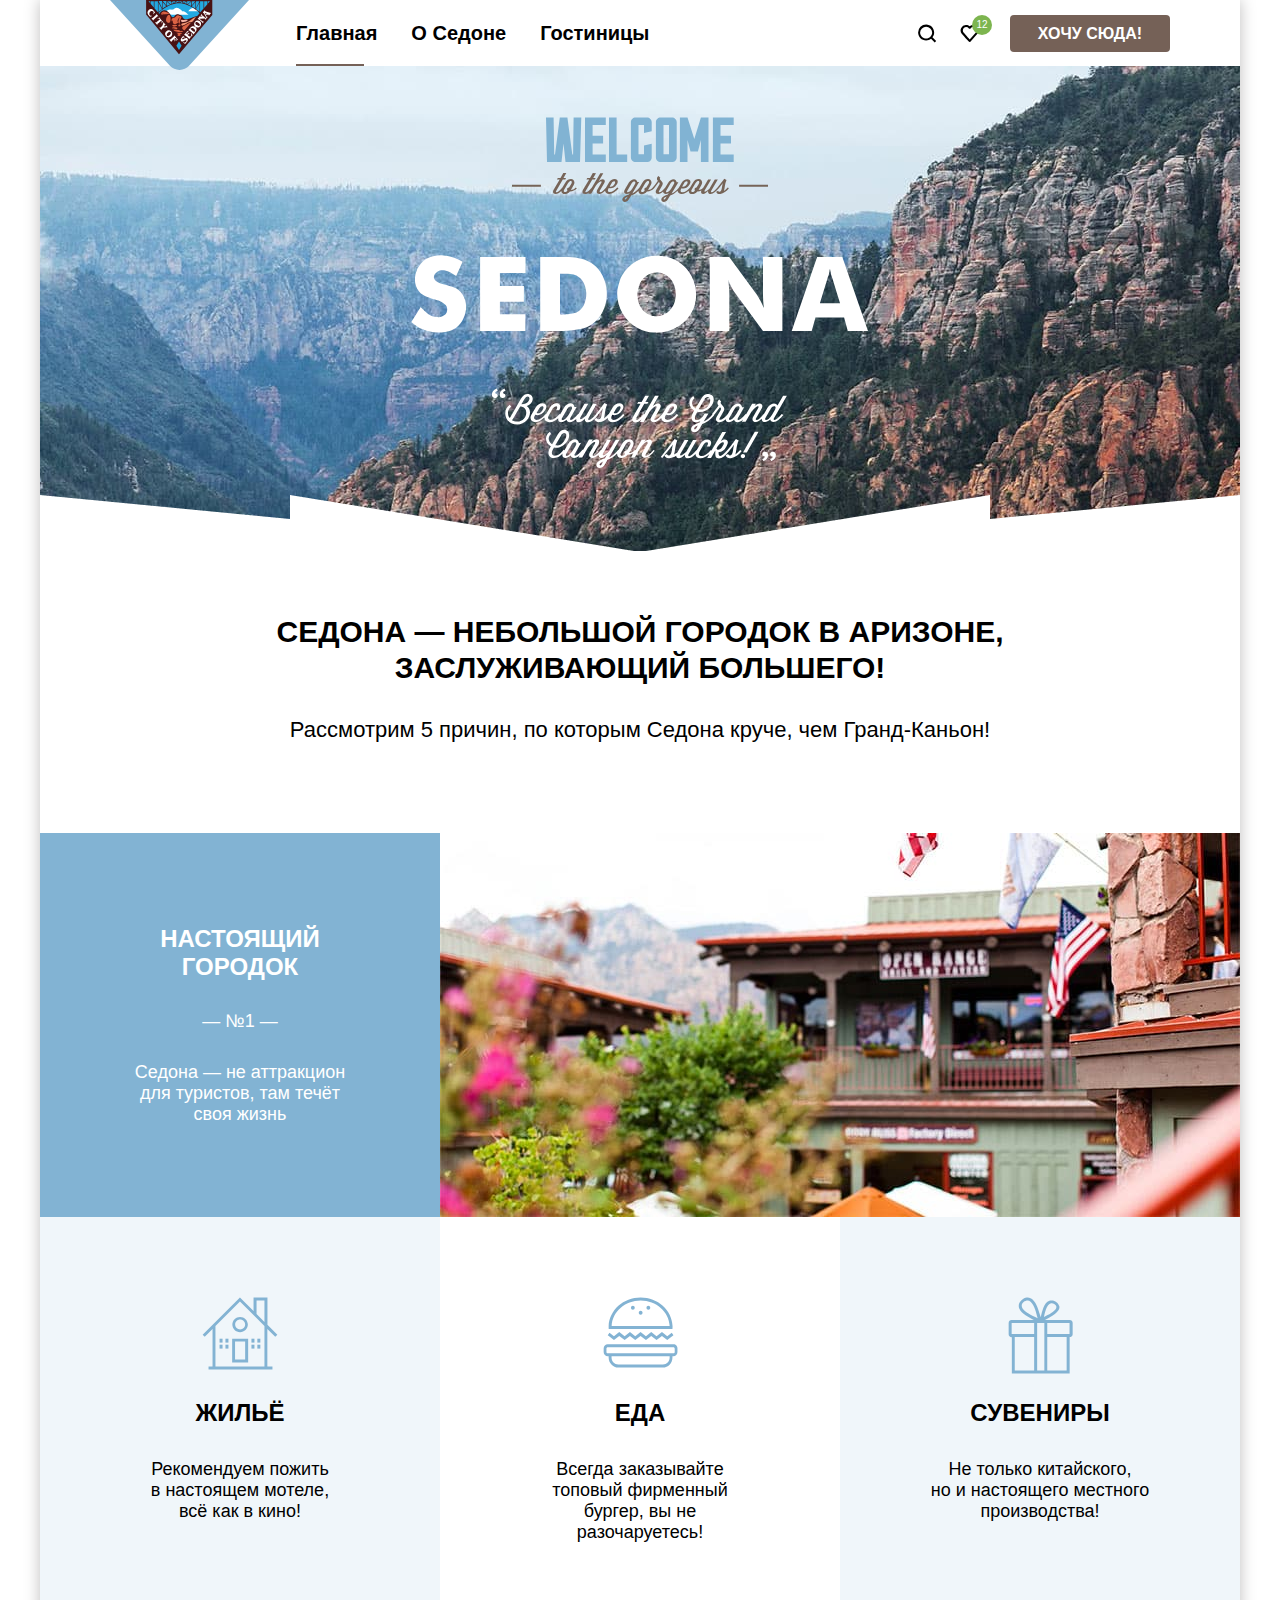
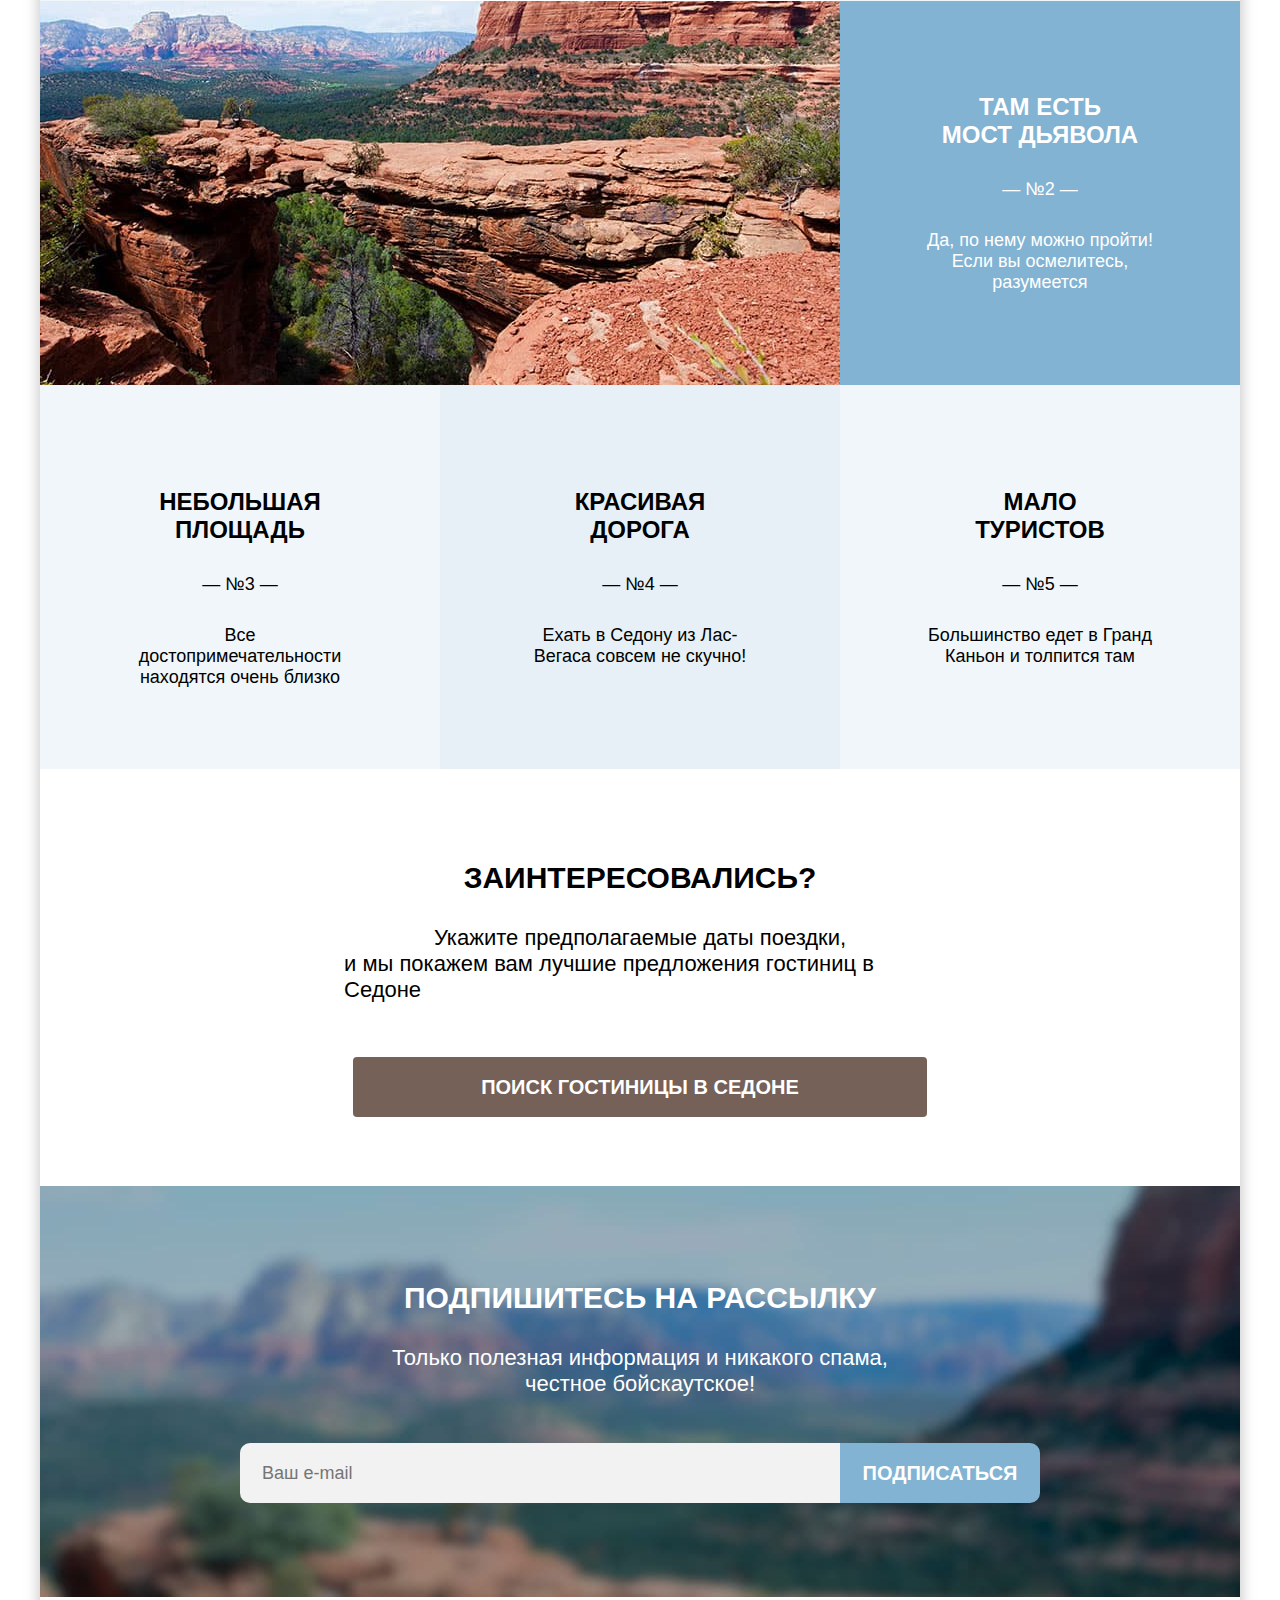
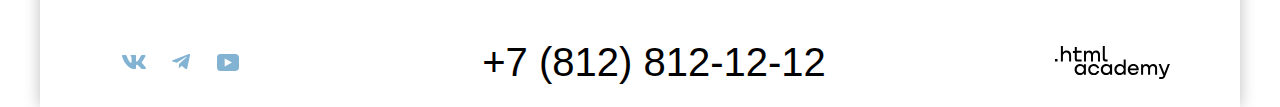
==== commit 03c179e9: "Merge pull request #13 from Bobjka/master" ====
--- a/index.html
+++ b/index.html
@@ -12,7 +12,7 @@
   <header class="page-header">
     <nav class="navigation">
       <a class="icon-link" href="#">
-        <img class="icon-sedona" src="images/logo.svg" width="139" height="70" alt="Иконка Седона">
+        <img class="icon-sedona" src="images/logo.svg" width="139" height="70" alt="Иконка Седона.">
       </a>
       <ul class="navigation-list">
         <li class="navigation-item">
@@ -28,13 +28,13 @@
       <ul class="navigation-user">
         <li class="navigation-user-item">
           <a class="navigation-user-link" href="#">
-            <span class="visually-hidden">Поиск</span>
+            <span class="visually-hidden">Поиск.</span>
             <svg class="navigation-icon" aria-hidden="true" focusable="false" width="19" height="19" viewBox="0 0 19 19" fill="none" xmlns="http://www.w3.org/2000/svg"><path d="m18.16 17.05-3.71-3.7c1-1.3 1.7-3 1.7-4.9 0-4.4-3.6-8-8.02-8a8.12 8.12 0 0 0-8.02 8.1c0 4.4 3.6 8 8.02 8 1.8 0 3.51-.6 4.91-1.7l3.71 3.7 1.4-1.5Zm-10.03-2.5c-3.3 0-6.02-2.7-6.02-6a6.03 6.03 0 0 1 12.04 0c0 3.3-2.71 6-6.02 6Z"/></svg>
           </a>
         </li>
         <li class="navigation-user-item">
           <a class="navigation-user-link" href="#">
-            <span class="visually-hidden">Избранное</span>
+            <span class="visually-hidden">Избранное.</span>
             <svg class="navigation-icon" aria-hidden="true" focusable="false" width="19" height="17" viewBox="0 0 19 17" fill="none" xmlns="http://www.w3.org/2000/svg"><path d="M9.58 17c-.3 0-.6-.1-.8-.4-5.42-6.1-6.72-7.5-7.03-7.9A5.4 5.4 0 0 1 6.16 0c1.31 0 2.51.5 3.52 1.3a5.47 5.47 0 0 1 9.03 4.1c0 1.3-.5 2.5-1.31 3.4l-7.02 7.9c-.2.2-.4.3-.8.3ZM3.56 7.5c.3.4 3.51 4 6.12 6.9l6.21-7c.5-.5.7-1.2.7-2 0-1.8-1.5-3.3-3.3-3.3-1 0-2 .5-2.71 1.3-.3.3-.6.4-.9.4-.3 0-.6-.2-.8-.4a3.7 3.7 0 0 0-2.71-1.3c-1.8 0-3.31 1.5-3.31 3.3-.1.9.3 1.6.7 2.1-.1 0-.1 0 0 0Z"/></svg>
             <div class="thumb">12</div>
           </a>
@@ -48,7 +48,7 @@
   <main class="main-container main-index">
     <div class="page-container">
       <div class="logo-container">
-        <img class="logo" src="images/welcome.svg" width="458" height="352" alt="Логотип Седона">
+        <img class="logo" src="images/welcome.svg" width="458" height="352" alt="Логотип Седона.">
       </div>
     <h1 class="subject">Седона — небольшой городок в Аризоне, <br>заслуживающий большего!</h1>
     <section class="advantages">
@@ -61,25 +61,25 @@
               <p class="advantages-description">— №1 —</p>
               <p class="advantages-description">Седона — не аттракцион для туристов, там течёт своя жизнь</p>
             </div>
-            <img class="picture1" src="images/photo-1.jpg" width="800" height="384" alt="Пейзаж городка Седона">
+            <img class="picture1" src="images/photo-1.jpg" width="800" height="384" alt="Пейзаж городка Седона.">
           </div>
           <ul class="benefits-list">
             <li class="benefits-first">
               <div class="benefits-first-box box">
                 <h4 class="benefits-title">Жильё</h4>
-                <p class="benefits-description">Рекомендуем пожить <br>в настоящем мотеле, <br>всё как в кино!</p>
+                <p class="benefits-description">Рекомендуем пожить<br> в настоящем мотеле,<br> всё как в кино!</p>
               </div>
             </li>
             <li class="benefits-second">
               <div class="benefits-second-box box">
                 <h4 class="benefits-title">Еда</h4>
-                <p class="benefits-description">Всегда заказывайте <br>топовый фирменный бургер, вы не разочаруетесь!</p>
+                <p class="benefits-description">Всегда заказывайте<br> топовый фирменный бургер, вы не разочаруетесь!</p>
               </div>
             </li>
             <li class="benefits-third">
               <div class="benefits-third-box box">
                 <h4 class="benefits-title">Сувениры</h4>
-                <p class="benefits-description">Не только китайского, <br>но и настоящего местного производства!</p>
+                <p class="benefits-description">Не только китайского,<br> но и настоящего местного производства!</p>
               </div>
             </li>
           </ul>
@@ -91,7 +91,7 @@
               <p class="advantages-description">— №2 —</p>
               <p class="advantages-description">Да, по нему можно пройти! Если вы осмелитесь, разумеется</p>
             </div>
-            <img class="picture2" src="images/photo-2.jpg" width="800" height="384" alt="Мост дьявола">
+            <img class="picture2" src="images/photo-2.jpg" width="800" height="384" alt="Мост дьявола.">
           </div>
         </li>
         <li class="advantages-third">
@@ -118,7 +118,7 @@
       </ul>
     </section>
     <section class="appointment">
-      <h2 class="visually-hidden">Поиск гостиницы в Седоне</h2>
+      <h2 class="visually-hidden">Поиск гостиницы в Седоне.</h2>
       <p class="appointment-caption">Заинтересовались?</p>
       <p class="appointment-text">Укажите предполагаемые даты поездки, <br><span class="text-left">и мы покажем вам лучшие предложения гостиниц в Седоне</span></p>
       <a class="appointment-link" href="#">Поиск гостиницы в Седоне</a>
@@ -127,7 +127,7 @@
       <h2 class="newsletter-title">Подпишитесь на рассылку</h2>
       <p class="newsletter-text">Только полезная информация и никакого спама, <br>честное бойскаутское!</p>
       <form class="newsletter-form" action="https://echo.htmlacademy.ru/" method="post">
-        <input class="field" placeholder="Ваш e-mail" type="email" name="newsletter-email" id="newsletter-email">
+        <input class="field" required placeholder="Ваш e-mail" type="email" name="newsletter-email" id="newsletter-email">
         <button class="button newsletter-button" type="submit">Подписаться</button>
       </form>
     </section>
@@ -138,19 +138,19 @@
       <ul class="footer-list">
         <li class="footer-item">
           <a class="button footer-social-item" href="https://vk.com/htmlacademy">
-            <span class="visually-hidden">Вконтакте</span>
+            <span class="visually-hidden">Вконтакте.</span>
             <svg class="social-icon" aria-hidden="true" focusable="false" width="24" height="14" viewBox="0 0 24 14" fill="none" xmlns="http://www.w3.org/2000/svg"><path fill-rule="evenodd" clip-rule="evenodd" d="M23.45.95c.17-.55 0-.95-.8-.95h-2.62c-.67 0-.98.35-1.14.73 0 0-1.34 3.2-3.23 5.27-.61.6-.89.8-1.22.8-.17 0-.42-.2-.42-.74V.95c0-.66-.18-.95-.74-.95H9.15c-.42 0-.67.3-.67.6 0 .61.95.76 1.05 2.5v3.8c0 .84-.16.99-.5.99-.88 0-3.05-3.21-4.33-6.89-.25-.71-.5-1-1.17-1H.9C.15 0 0 .35 0 .73c0 .68.89 4.07 4.14 8.55C6.32 12.34 9.38 14 12.15 14c1.67 0 1.88-.37 1.88-1v-2.32c0-.73.16-.88.69-.88.38 0 1.05.2 2.61 1.67C19.11 13.22 19.4 14 20.41 14h2.62c.75 0 1.13-.37.91-1.1-.24-.72-1.09-1.77-2.21-3.02-.62-.7-1.54-1.47-1.81-1.86-.4-.49-.28-.7 0-1.14 0 0 3.2-4.43 3.53-5.93Z"/></svg>
           </a>
         </li>
         <li class="footer-item">
           <a class="button footer-social-item" href="https://t.me/htmlacademy">
-            <span class="visually-hidden">Телеграм</span>
+            <span class="visually-hidden">Телеграм.</span>
             <svg class="social-icon" aria-hidden="true" focusable="false" width="18" height="16" viewBox="0 0 18 16" fill="none" xmlns="http://www.w3.org/2000/svg"><path d="M16.79.1.84 6.25c-1.09.43-1.08 1.04-.2 1.31l4.1 1.28 9.47-5.98c.44-.27.85-.12.52.18L7.05 9.96l-.28 4.22c.41 0 .6-.19.83-.41l1.99-1.93 4.13 3.05c.77.42 1.31.2 1.5-.7l2.72-12.8c.28-1.12-.43-1.62-1.16-1.3Z"/></svg>
           </a>
         </li>
         <li class="footer-item">
           <a class="button footer-social-item" href="https://www.youtube.com/user/htmlacademyru">
-            <span class="visually-hidden">Youtube</span>
+            <span class="visually-hidden">Youtube.</span>
             <svg class="social-icon" aria-hidden="true" focusable="false" width="22" height="17" viewBox="0 0 22 17" fill="none" xmlns="http://www.w3.org/2000/svg"><path d="M18.6 0H3.18C1.31 0 0 1.6 0 3.4v10.1C0 15.4 1.31 17 3.17 17h15.66c1.64 0 3.17-1.6 3.17-3.4V3.4C21.78 1.6 20.47 0 18.6 0ZM7.67 12.54V4.46L15 8.5l-7.33 4.04Z"/></svg>
           </a>
         </li>
--- a/styles/styles.css
+++ b/styles/styles.css
@@ -193,7 +193,7 @@
   background-repeat: no-repeat, no-repeat;
   background-position: 0 calc(100% + 1px), 0;
   background-size: auto, cover;
-  background-color: #000000;
+  background-color: #216c4d;
   min-height: 485px;
 }
 
@@ -338,6 +338,11 @@
   font-size: 24px;
   line-height: 28px;
   text-transform: uppercase;
+}
+
+.benefits-description {
+  width: 230px;
+  margin: auto;
 }
 
 .benefits-first {
@@ -449,6 +454,7 @@
   min-height: 411px;
   text-align: center;
   background-image: url("../images/background.jpg");
+  background-color: #756157;
 }
 
 .newsletter-title {
